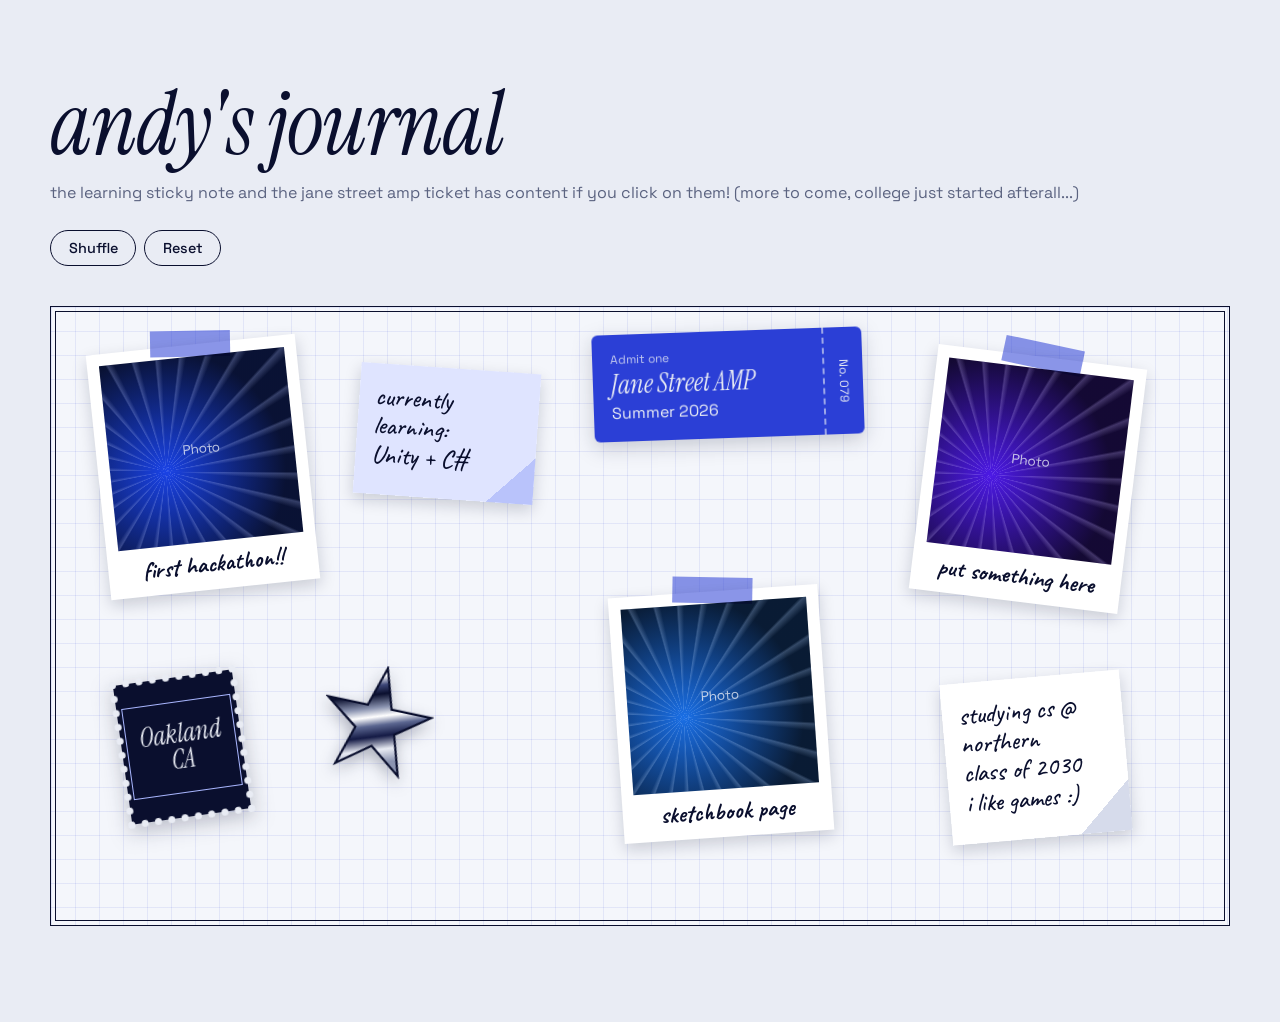
==== index.html @ c151a585 "bleh" ====
<!DOCTYPE html>
<html lang="en">
<head>
  <meta charset="UTF-8">
  <meta name="viewport" content="width=device-width, initial-scale=1">
  <title>andy's journal</title>
  <link rel="preconnect" href="https://fonts.googleapis.com">
  <link rel="preconnect" href="https://fonts.gstatic.com" crossorigin>
  <link href="https://fonts.googleapis.com/css2?family=Instrument+Serif:ital@0;1&family=Space+Grotesk:wght@400;500;700&family=Caveat:wght@500;700&display=swap" rel="stylesheet">
  <link rel="stylesheet" href="style.css?v=3">
  <script src="script.js?v=3" defer></script>
</head>
<body>

  <svg width="0" height="0" aria-hidden="true" style="position: absolute">
    <linearGradient id="metal" x1="0" y1="0" x2="0.35" y2="1">
      <stop offset="0" stop-color="#0a0f2e"/>
      <stop offset="0.14" stop-color="#c9cfe3"/>
      <stop offset="0.22" stop-color="#ffffff"/>
      <stop offset="0.3" stop-color="#3c4677"/>
      <stop offset="0.38" stop-color="#0a0f2e"/>
      <stop offset="0.5" stop-color="#8a93b0"/>
      <stop offset="0.58" stop-color="#ffffff"/>
      <stop offset="0.66" stop-color="#5b6690"/>
      <stop offset="0.76" stop-color="#141a45"/>
      <stop offset="0.88" stop-color="#e9ecf4"/>
      <stop offset="1" stop-color="#8a93b0"/>
    </linearGradient>
  </svg>

  <main class="scrapbook">
    <div class="container">
      <div class="section-head">
        <div>
          <h1>andy's journal</h1>
          <p class="board-hint">the learning sticky note and the jane street amp ticket has content if you click on them! (more to come, college just started afterall...)</p>
        </div>
        <div class="board-actions">
          <button class="btn" id="shuffle">Shuffle</button>
          <button class="btn" id="reset">Reset</button>
        </div>
      </div>

      <div class="board">
        <figure class="scrap polaroid taped" style="left: 4%; top: 6%; --r: -6deg" data-mobile="4% 2%" data-entry="entry-hackathon" tabindex="0" role="button" aria-label="Open: first hackathon">
          <div class="placeholder" style="--hue: 228">Photo</div>
          <figcaption>first hackathon!!</figcaption>
        </figure>
          <div class="scrap sticky" style="left: 26%; top: 10%; --r: 4deg" data-mobile="52% 5%" data-entry="entry-unity" tabindex="0" role="button" aria-label="Open: learning Unity and C#">
          currently learning:<br>Unity + C#
        </div>
        <div class="scrap ticket" style="left: 46%; top: 4%; --r: -2deg" data-mobile="30% 24%" data-entry="entry-amp" tabindex="0" role="button" aria-label="Open: Jane Street AMP">
          <div class="ticket-main">
            <span class="ticket-label">Admit one</span>
            <strong>Jane Street AMP</strong>
            <span>Summer 2026</span>
          </div>
          <div class="ticket-stub">No. 079</div>
        </div>

        <figure class="scrap polaroid taped" style="left: 74%; top: 8%; --r: 7deg" data-mobile="50% 37%" data-entry="entry-photo2" tabindex="0" role="button" aria-label="Open: put something here">
          <div class="placeholder" style="--hue: 255">Photo</div>
          <figcaption>put something here</figcaption>
        </figure>

        <div class="scrap stamp" style="left: 6%; top: 60%; --r: -8deg" data-mobile="6% 38%">
          <span>Oakland<br>CA</span>
        </div>

        <div class="scrap star" style="left: 23%; top: 58%; --r: 12deg" data-mobile="14% 55%">
          <svg viewBox="0 0 100 100" aria-hidden="true">
            <path d="M50 2 L61 38 L98 38 L68 60 L79 96 L50 74 L21 96 L32 60 L2 38 L39 38 Z" fill="url(#metal)" stroke="#0a0f2e" stroke-width="2"/>
          </svg>
        </div>

        <figure class="scrap polaroid taped" style="left: 48%; top: 46%; --r: -4deg" data-mobile="6% 70%" data-entry="entry-sketchbook" tabindex="0" role="button" aria-label="Open: sketchbook page">
          <div class="placeholder" style="--hue: 215">Photo</div>
          <figcaption>sketchbook page</figcaption>
        </figure>

        <div class="scrap sticky sticky-alt" style="left: 76%; top: 60%; --r: -5deg" data-mobile="52% 76%">
          studying cs @ northern<br>class of 2030<br>i like games :)
        </div>
      </div>
    </div>
  </main>

  <dialog id="journal" class="journal">
    <article class="page">
      <form method="dialog"><button class="page-close">Close</button></form>
      <div class="page-content"></div>
    </article>
  </dialog>

  <template id="entry-amp">
    <p class="entry-date">New York City, NY</p>
    <h2>Jane Street AMP</h2>
      <div class="photo-stack" tabindex="0" role="button" aria-label="Next photo">
      <figure class="entry-photo">
        <img src="images/amp-3.jpg" alt="describe photo 3">
        <figcaption>locking in...</figcaption>
      </figure>
      <figure class="entry-photo">
        <img src="images/amp-2.jpg" alt="describe photo 2">
        <figcaption>1v12 chess match :o</figcaption>
      </figure>
      <figure class="entry-photo">
        <img src="images/amp-1.jpg" alt="describe photo 1">
        <figcaption>the team's mad ramblings..</figcaption>
      </figure>
    </div>
    <h3>what did i learn?</h3>
    <p>we learned three main subjects: python, number theory, and combo (combinatorics)!</p>
    <h3>what types of projects did i make?</h3>
    <p>we made wordle bots, board game bots, etc. the favorite thing we made was algogem, which was a bot that played megagem, a board game that simulated the trade market!</p>
    <h3>what was it like?</h3>
    <p>genuinely, a life-changing experience. you learn from very knowledgable faculty and had the help of college students that were just in your shoes a couple years ago :D</p>
    <p class="margin-note">july 2026</p>
  </template>

    <template id="entry-unity">
    <p class="entry-date">learning log</p>
    <h2>learning Unity + C#</h2>

    <!-- new block every entry -->
    <section class="log-entry">
      <p class="log-day">starting place..</p>
      <h3>stuff i did in my high school years</h3>
      <div class="video-clip">
        <!-- put a video o -->
        <!-- <video src="put yo video" controls playsinline preload="metadata"></video> -->
        <div class="video-placeholder">video coming soon</div>
      </div>
      <p>basics in unity. played around w/ the workspace in general, experimenting with both 3d and 2d games :)</p>
    </section>

  <template id="entry-hackathon">
    <p class="entry-date">placeholder</p>
    <h2>first hackathon!!</h2>
    <figure class="entry-photo">
      <div class="placeholder" style="--hue: 228">Photo</div>
      <figcaption>placeholder</figcaption>
    </figure>
    <h3>placeholder</h3>
    <p>placeholder</p>
    <h3>placeholder</h3>
    <p>placeholder</p>
  </template>

  <template id="entry-photo2">
    <p class="entry-date">placeholder</p>
    <h2>put something here</h2>
    <figure class="entry-photo">
      <div class="placeholder" style="--hue: 255">Photo</div>
      <figcaption>placeholder</figcaption>
    </figure>
    <h3>placeholder</h3>
    <p>placeholder</p>
    <h3>placeholder</h3>
    <p>placeholder</p>
  </template>

  <template id="entry-sketchbook">
    <p class="entry-date">placeholder</p>
    <h2>sketchbook page</h2>
    <figure class="entry-photo">
      <div class="placeholder" style="--hue: 215">Photo</div>
      <figcaption>placeholder</figcaption>
    </figure>
    <h3>placeholder</h3>
    <p>placeholder</p>
    <h3>placeholder</h3>
    <p>placeholder</p>
  </template>

</body>
</html>
---- style.css ----
:root {
  --chrome: #e9ecf4;
  --ink: #0a0f2e;
  --ultramarine: #2b3fd6;
  --periwinkle: #a9b6ff;
  --serif: "Instrument Serif", "Times New Roman", serif;
  --sans: "Space Grotesk", system-ui, sans-serif;
}

*, *::before, *::after { box-sizing: border-box; }

body {
  margin: 0;
  font-family: var(--sans);
  line-height: 1.6;
  color: var(--ink);
  background: var(--chrome);
}

:focus-visible { outline: 2px solid var(--ultramarine); outline-offset: 3px; }

.container {
  width: min(100% - 3rem, 1180px);
  margin-inline: auto;
}

.scrapbook { padding: 5rem 0 6rem; }

.section-head {
  display: flex;
  flex-wrap: wrap;
  justify-content: space-between;
  align-items: flex-end;
  gap: 1.5rem;
  margin-bottom: 2.5rem;
}

h1 {
  margin: 0;
  font: italic 400 clamp(3rem, 8vw, 5.5rem)/1 var(--serif);
  letter-spacing: -0.01em;
}

.board-hint { margin: 0.75rem 0 0; color: #5b6380; }

.board-actions { display: flex; gap: 0.5rem; }

.btn {
  font: 500 0.9rem var(--sans);
  padding: 0.5rem 1.1rem;
  border: 1px solid var(--ink);
  border-radius: 999px;
  background: transparent;
  color: var(--ink);
  cursor: pointer;
}
.btn:hover { background: var(--ink); color: var(--chrome); }

.board {
  position: relative;
  height: 620px;
  border: 1px solid var(--ink);
  outline: 1px solid var(--ink);
  outline-offset: -6px;
  background-color: #f4f6fb;
  background-image:
    linear-gradient(rgba(43, 63, 214, 0.09) 1px, transparent 1px),
    linear-gradient(90deg, rgba(43, 63, 214, 0.09) 1px, transparent 1px);
  background-size: 24px 24px;
  overflow: hidden;
}

.scrap {
  position: absolute;
  margin: 0;
  cursor: grab;
  touch-action: none;
  user-select: none;
  transform: rotate(var(--r, 0deg));
  transition: transform 0.15s, box-shadow 0.15s;
  box-shadow: 0 6px 16px rgba(10, 15, 46, 0.18);
}
.scrap.is-dragging {
  cursor: grabbing;
  transform: rotate(var(--r, 0deg)) scale(1.06);
  box-shadow: 0 18px 36px rgba(10, 15, 46, 0.3);
  transition: none;
}

.placeholder {
  aspect-ratio: 1;
  display: grid;
  place-items: center;
  font-size: 0.85rem;
  color: rgba(233, 236, 244, 0.8);
  background:
    repeating-conic-gradient(from 0deg at 30% 60%, transparent 0deg, hsla(var(--hue), 100%, 85%, 0.25) 1deg, transparent 4deg, transparent 12deg),
    radial-gradient(circle at 30% 60%, hsl(var(--hue), 80%, 50%), hsl(var(--hue), 70%, 12%) 70%);
}

.polaroid {
  width: 210px;
  padding: 12px 12px 0;
  background: #fff;
}
.polaroid img { display: block; width: 100%; aspect-ratio: 1; object-fit: cover; pointer-events: none; }
.polaroid figcaption {
  font: 700 1.5rem/1 "Caveat", cursive;
  text-align: center;
  padding: 0.6rem 0 0.9rem;
}

.taped::before {
  content: "";
  position: absolute;
  top: -14px;
  left: 50%;
  width: 80px;
  height: 26px;
  translate: -50% 0;
  rotate: 5deg;
  background: rgba(43, 63, 214, 0.55);
  mix-blend-mode: multiply;
}

.sticky {
  width: 180px;
  padding: 1.1rem 1rem 1.6rem;
  font: 500 1.6rem/1.15 "Caveat", cursive;
  background: linear-gradient(135deg, #dfe4ff 0 85%, #b9c3fb 85%);
}
.sticky-alt { background: linear-gradient(135deg, #fff 0 85%, #d6dbeb 85%); }

.ticket {
  display: flex;
  width: 270px;
  color: var(--chrome);
  background: var(--ultramarine);
  border-radius: 6px;
}
.ticket-main {
  display: flex;
  flex-direction: column;
  gap: 0.15rem;
  padding: 1rem 1.1rem;
  flex: 1;
  border-right: 2px dashed rgba(233, 236, 244, 0.6);
}
.ticket-main strong { font: italic 400 1.6rem/1 var(--serif); }
.ticket-label { font-size: 0.75rem; opacity: 0.8; }
.ticket-stub {
  writing-mode: vertical-rl;
  padding: 0.75rem 0.6rem;
  font-size: 0.75rem;
  text-align: center;
}

.stamp {
  width: 120px;
  height: 140px;
  display: grid;
  place-items: center;
  background: var(--ink);
  outline: 7px dotted var(--chrome);
  outline-offset: -3px;
  box-shadow: none;
  filter: drop-shadow(0 6px 10px rgba(10, 15, 46, 0.25));
}
.stamp span {
  font: italic 1.6rem/1 var(--serif);
  text-align: center;
  color: var(--chrome);
  border: 1px solid var(--periwinkle);
  padding: 1.2rem 0.8rem;
}

.star {
  width: 110px;
  height: 110px;
  box-shadow: none;
  filter: drop-shadow(0 6px 8px rgba(10, 15, 46, 0.3));
}
.star svg { display: block; width: 100%; height: 100%; }

/* Phones: sizes use vw (1vw = 1% of screen width) so everything shrinks to fit any phone */
@media (max-width: 700px) {
  .scrapbook { padding-top: 3rem; }
  .board { height: 220vw; }
  .polaroid { width: 38vw; padding: 2vw 2vw 0; }
  .polaroid figcaption { font-size: 4.4vw; padding: 1.5vw 0 2.5vw; }
  .taped::before { width: 16vw; height: 5vw; top: -2.6vw; }
  .sticky { width: 34vw; padding: 3vw 3vw 4.5vw; font-size: 5vw; }
  .ticket { width: 52vw; }
  .ticket-main { padding: 3vw 3.5vw; }
  .ticket-main span { font-size: 3.6vw; }
  .ticket-main strong { font-size: 5vw; }
  .ticket-label, .ticket-stub { font-size: 2.8vw; }
  .ticket-stub { padding: 2vw 1.6vw; }
  .stamp { width: 24vw; height: 28vw; outline-width: 5px; }
  .stamp span { font-size: 4.6vw; padding: 3vw 2vw; }
  .star { width: 20vw; height: 20vw; }
}

/* ---------- INTERACT  ---------- */
.scrap[data-entry]:focus-visible { outline: 2px solid var(--ultramarine); outline-offset: 4px; }

.ticket { background: none; box-shadow: none; filter: drop-shadow(0 6px 10px rgba(10, 15, 46, 0.2)); }
.ticket-main { background: var(--ultramarine); border-radius: 6px 0 0 6px; }
.ticket-stub { background: var(--ultramarine); border-radius: 0 6px 6px 0; }

.ticket.is-ripping .ticket-main {
  clip-path: polygon(0 0, 100% 0, 97% 10%, 100% 20%, 97% 30%, 100% 40%, 97% 50%, 100% 60%, 97% 70%, 100% 80%, 97% 90%, 100% 100%, 0 100%);
  animation: tug 0.3s ease-in-out;
}
.ticket.is-ripping .ticket-stub {
  clip-path: polygon(10% 0, 100% 0, 100% 100%, 10% 100%, 0 90%, 10% 80%, 0 70%, 10% 60%, 0 50%, 10% 40%, 0 30%, 10% 20%, 0 10%);
  animation: rip 0.75s ease-in forwards;
}
@keyframes tug {
  50% { transform: translateX(-5px) rotate(-1.5deg); }
}
@keyframes rip {
  0% { transform: none; }
  30% { transform: translateX(8px) rotate(6deg); }
  100% { transform: translate(50px, 160px) rotate(40deg); opacity: 0; }
}

.polaroid.is-opening { animation: lift 0.35s ease-out forwards; }
@keyframes lift {
  to { transform: rotate(0deg) scale(1.1); box-shadow: 0 20px 40px rgba(10, 15, 46, 0.3); }
}

.journal {
  width: min(92vw, 640px);
  max-width: none;
  padding: 0;
  border: none;
  background: none;
  overflow: visible;
}
.journal:focus-visible { outline: none; }
.journal::backdrop { background: rgba(10, 15, 46, 0.55); backdrop-filter: blur(3px); }
.journal[open] .page { animation: page-in 0.4s ease-out; }
@keyframes page-in {
  from { transform: translateY(40px) rotate(-4deg); opacity: 0; }
}

/* paper */
.page {
  position: relative;
  max-height: 86vh;
  overflow-y: auto;
  padding: 32px 2rem 64px 4.5rem;
  rotate: -1deg;
  color: var(--ink);
  background-color: #fdfdfb;
  background-image:
    linear-gradient(90deg, transparent 3.4rem, rgba(179, 32, 46, 0.5) 3.4rem, rgba(179, 32, 46, 0.5) calc(3.4rem + 1px), transparent calc(3.4rem + 1px)),
    linear-gradient(transparent 31px, rgba(43, 63, 214, 0.2) 31px, rgba(43, 63, 214, 0.2) 32px);
  background-size: 100% 100%, 100% 32px;
  background-attachment: local;
  box-shadow: 0 30px 60px rgba(0, 0, 0, 0.35);
}
.page::before {
  content: "";
  position: absolute;
  top: 0;
  left: 1rem;
  width: 20px;
  height: 100%;
  background: radial-gradient(circle, rgba(10, 15, 46, 0.35) 7px, transparent 8px) center 48px / 20px 160px repeat-y;
}

.page-close {
  position: sticky;
  top: 0;
  float: right;
  font: 700 1.3rem "Caveat", cursive;
  padding: 0 0.8rem;
  border: 1.5px solid var(--ink);
  border-radius: 999px;
  background: #fdfdfb;
  color: var(--ink);
  cursor: pointer;
}
.page-close:hover { background: var(--ink); color: var(--chrome); }

.page-content { font: 500 1.45rem/32px "Caveat", cursive; }
.page-content p, .page-content ul { margin: 0 0 32px; }
.page-content ul { padding-left: 1.2rem; }
.entry-date { color: var(--ultramarine); }
.page-content h2 {
  margin: 0 0 32px;
  font: italic 400 2.3rem/32px var(--serif);
  padding-top: 8px;
}
.page-content h3 {
  margin: 0;
  font: 700 1.6rem/32px "Caveat", cursive;
  text-decoration: underline wavy rgba(43, 63, 214, 0.6);
  text-underline-offset: 6px;
}

.entry-photo {
  position: relative;
  float: right;
  width: 180px;
  margin: 0 0 32px 1.25rem;
  padding: 10px 10px 0;
  background: #fff;
  rotate: 3deg;
  box-shadow: 0 6px 16px rgba(10, 15, 46, 0.18);
}
.entry-photo::before {
  content: "";
  position: absolute;
  top: -12px;
  left: 50%;
  width: 70px;
  height: 22px;
  translate: -50% 0;
  rotate: -4deg;
  background: rgba(43, 63, 214, 0.55);
}
.entry-photo img { display: block; width: 100%; aspect-ratio: 1; object-fit: cover; }
.entry-photo figcaption { font-size: 1.15rem; line-height: 1; text-align: center; padding: 0.5rem 0 0.7rem; }

.margin-note {
  display: inline-block;
  color: var(--blood, #b3202e);
  rotate: -3deg;
  border: 1.5px solid currentColor;
  border-radius: 50%;
  padding: 0 0.9rem;
}

@media (max-width: 700px) {
  .page { padding: 32px 1.25rem 48px 3.5rem; }
  .page::before { left: 0.5rem; }
  .page { background-image:
    linear-gradient(90deg, transparent 2.6rem, rgba(179, 32, 46, 0.5) 2.6rem, rgba(179, 32, 46, 0.5) calc(2.6rem + 1px), transparent calc(2.6rem + 1px)),
    linear-gradient(transparent 31px, rgba(43, 63, 214, 0.2) 31px, rgba(43, 63, 214, 0.2) 32px); }
  .entry-photo { float: none; width: 150px; margin: 8px auto 32px; }
  .page-content h2 { font-size: 1.9rem; }
}

@media (prefers-reduced-motion: reduce) {
  .ticket.is-ripping .ticket-main, .ticket.is-ripping .ticket-stub,
  .polaroid.is-opening, .journal[open] .page { animation: none; }
}

.photo-stack {
  float: right;
  display: grid;
  width: 180px;
  margin: 0 0 32px 1.5rem;
}
.photo-stack .entry-photo {
  grid-area: 1 / 1;
  float: none;
  width: 100%;
  margin: 0;
  z-index: 1;
  rotate: 8deg;
  translate: 10px 10px;
  transition: translate 0.45s ease-in-out, rotate 0.45s ease-in-out, scale 0.45s ease-in-out;
}

.photo-stack .entry-photo[data-pos="0"] { z-index: 3; rotate: 3deg; translate: 0 0; }
.photo-stack .entry-photo[data-pos="1"] { z-index: 2; rotate: -5deg; translate: -10px 6px; }

.photo-stack .entry-photo.is-out { translate: -105% -18px; rotate: -14deg; scale: 1.04; }

.photo-stack .entry-photo.is-tucking { animation: tuck 0.9s ease-in-out; }
@keyframes tuck {
  0% { translate: -105% -18px; rotate: -14deg; scale: 1.04; }
  45% { translate: -35% 38%; rotate: -6deg; scale: 0.96; }
}

.stack-nav {
  grid-row: 2;
  display: flex;
  justify-content: center;
  gap: 0.75rem;
  padding-top: 1rem;
}
.stack-nav button {
  width: 34px;
  height: 34px;
  display: grid;
  place-items: center;
  padding: 0;
  font: 700 1.2rem/1 var(--sans);
  color: var(--ink);
  background: #fdfdfb;
  border: 1.5px solid var(--ink);
  border-radius: 50%;
  cursor: pointer;
}
.stack-nav button:hover { background: var(--ink); color: var(--chrome); }

@media (max-width: 700px) {
  .photo-stack { float: none; width: 170px; margin: 8px auto 32px; }
  .photo-stack .entry-photo.is-out { translate: -75% -24px; }
  @keyframes tuck {
   50% { translate: -75% -24px; rotate: -14deg; scale: 1.04; }
    85% { translate: -25% 38%; rotate: -6deg; scale: 0.96; }
  }
}

@media (prefers-reduced-motion: reduce) {
  .photo-stack .entry-photo.is-tucking { animation: none; }
}

/* ---------- learnning logs ---------- */
.sticky::after {
  content: "";
  position: absolute;
  inset: 0;
  pointer-events: none;
  opacity: 0;
  background: linear-gradient(to top, rgba(10, 15, 46, 0.28), rgba(255, 255, 255, 0.35) 40%, transparent 70%);
}
.sticky.is-peeling {
  transform-origin: 50% 0;
  animation: peel 0.7s cubic-bezier(0.5, 0, 0.75, 0) forwards;
}
.sticky.is-peeling::after { animation: peel-shade 0.7s ease-in forwards; }
@keyframes peel {
  0%   { transform: perspective(700px) rotate(var(--r)); }
  40%  { transform: perspective(700px) rotate(var(--r)) rotateX(-28deg) skewX(-6deg);
         box-shadow: 0 22px 30px rgba(10, 15, 46, 0.3); }
  100% { transform: perspective(700px) rotate(0deg) translateY(-70px) rotateX(-70deg) scale(1.15);
         box-shadow: 0 40px 50px rgba(10, 15, 46, 0.25); opacity: 0; }
}
@keyframes peel-shade { to { opacity: 1; } }

/* journal unfolds from the top, like the note flipping open */
.journal.from-sticky[open] .page {
  transform-origin: 50% 0;
  animation: unfold 0.55s cubic-bezier(0.2, 0.8, 0.3, 1);
}
@keyframes unfold {
  from { transform: perspective(1200px) rotateX(-75deg) scale(0.6); opacity: 0; }
  60%  { opacity: 1; }
}

.log-entry { clear: both; }
.log-day { margin: 0 !important; color: var(--ultramarine); font-size: 1.15rem; }
.log-entry + .log-entry { border-top: 2px dashed rgba(10, 15, 46, 0.25); padding-top: 30px; }

.video-clip {
  position: relative;
  margin: 16px 0 32px;
  padding: 10px;
  background: #fff;
  rotate: -1deg;
  box-shadow: 0 6px 16px rgba(10, 15, 46, 0.18);
}
.video-clip::before {
  content: "";
  position: absolute;
  top: -12px;
  left: 50%;
  width: 70px;
  height: 22px;
  translate: -50% 0;
  rotate: 3deg;
  background: rgba(43, 63, 214, 0.55);
  z-index: 1;
}
.video-clip video, .video-clip iframe, .video-placeholder {
  display: block;
  width: 100%;
  aspect-ratio: 16 / 9;
  border: 0;
  background: var(--ink);
}
.video-placeholder { display: grid; place-items: center; color: var(--periwinkle); }

@media (prefers-reduced-motion: reduce) {
  .sticky.is-peeling, .sticky.is-peeling::after, .journal.from-sticky[open] .page { animation: none; }
}

.peel-flap {
  position: absolute;
  inset: 0;
  pointer-events: none;
  clip-path: polygon(100% 100%, 100% 100%, 100% 100%);
  background: linear-gradient(135deg, #9aa7f2 35%, #d9defc 55%, #ffffff 65%);
}
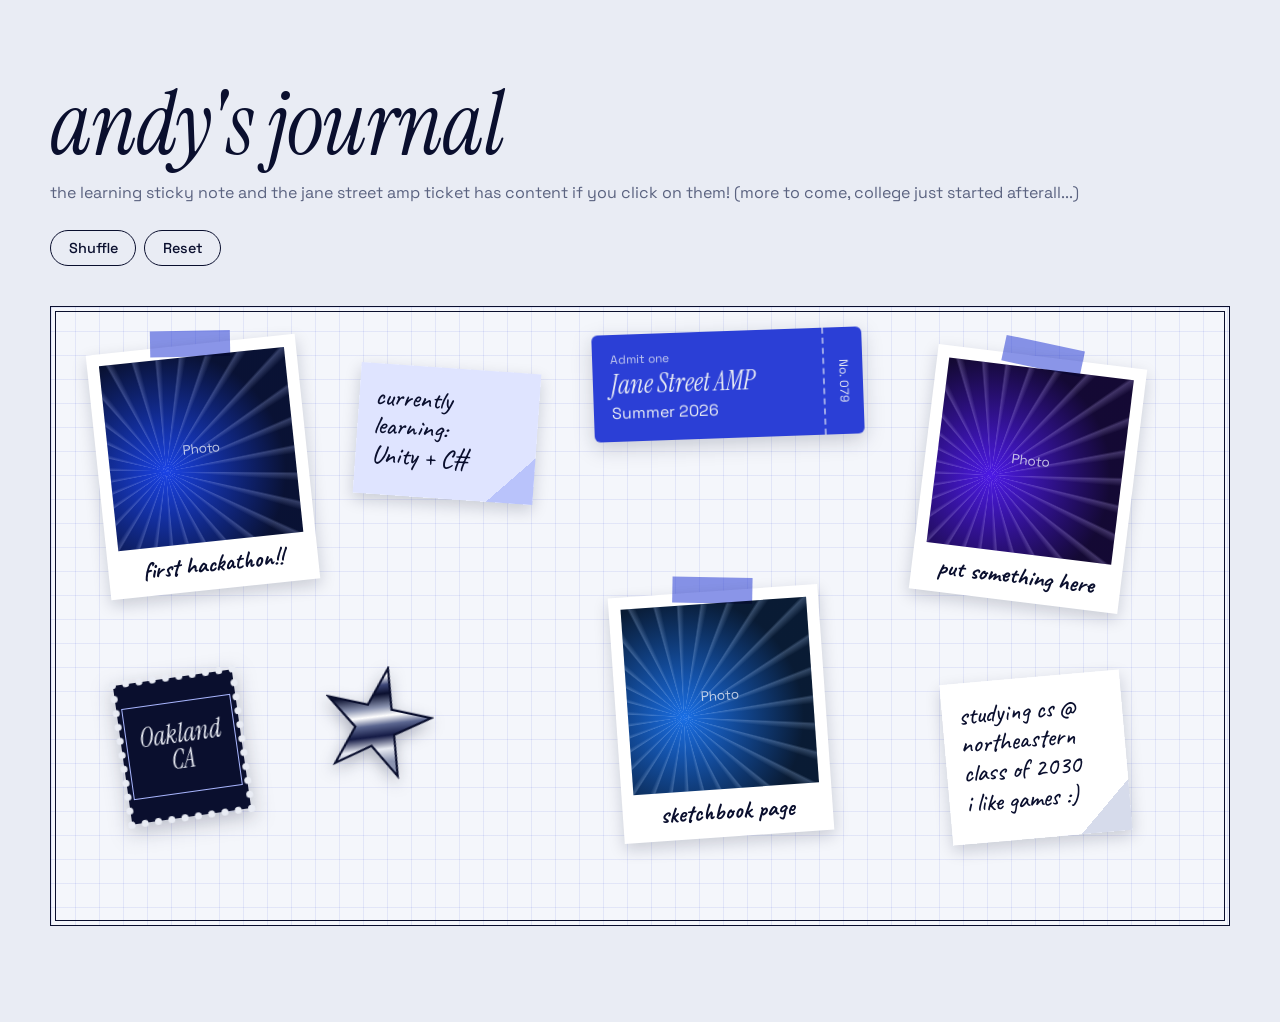
==== commit 902c0d96: "txt" ====
--- a/index.html
+++ b/index.html
@@ -79,7 +79,7 @@
         </figure>
 
         <div class="scrap sticky sticky-alt" style="left: 76%; top: 60%; --r: -5deg" data-mobile="52% 76%">
-          studying cs @ northern<br>class of 2030<br>i like games :)
+          studying cs @ northeastern<br>class of 2030<br>i like games :)
         </div>
       </div>
     </div>
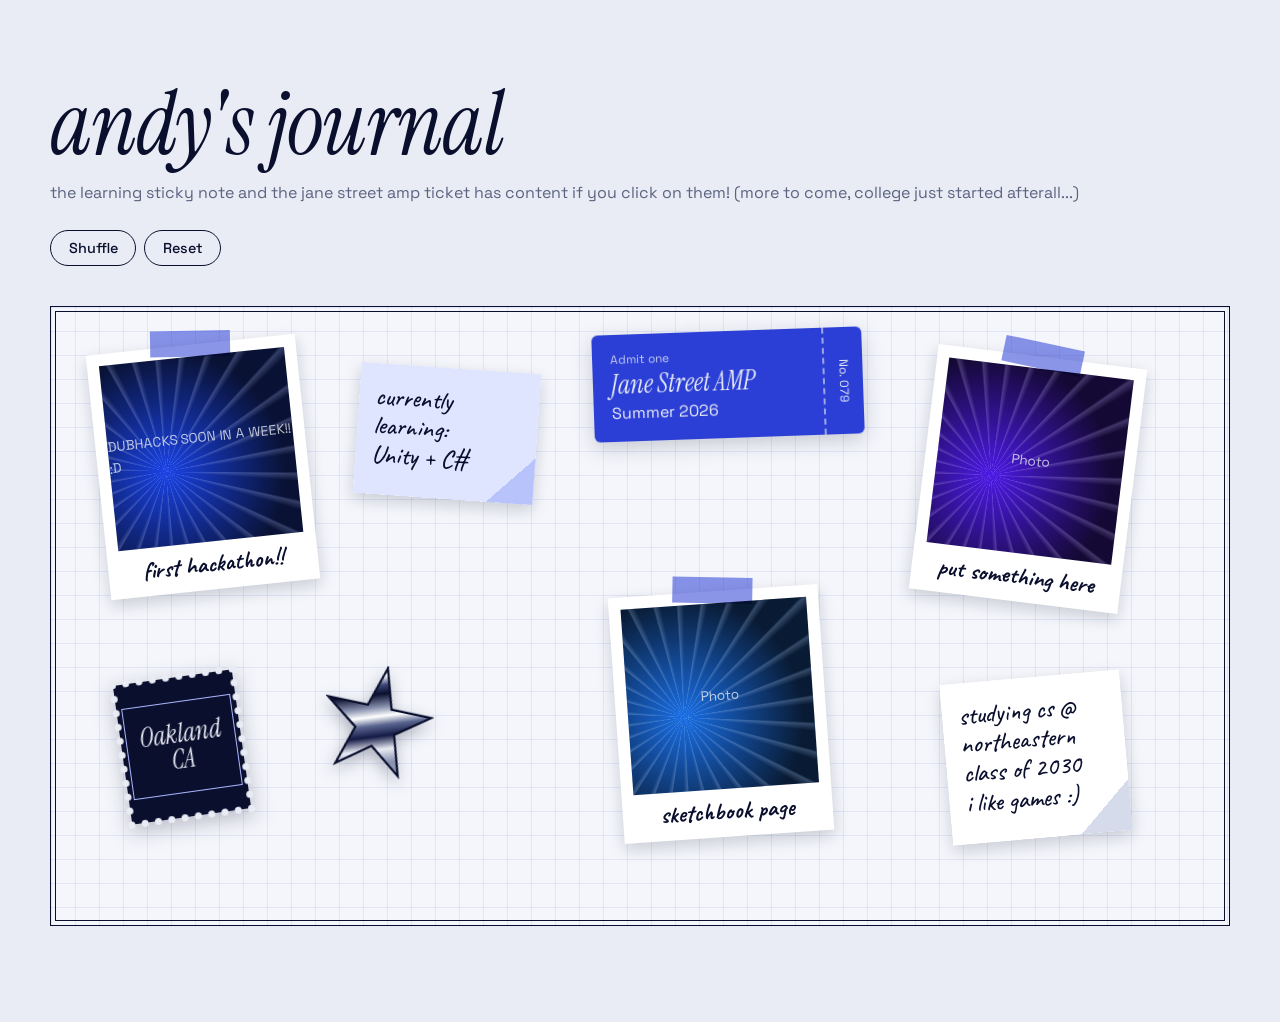
==== commit a4f19efa: "1" ====
--- a/index.html
+++ b/index.html
@@ -43,7 +43,7 @@
 
       <div class="board">
         <figure class="scrap polaroid taped" style="left: 4%; top: 6%; --r: -6deg" data-mobile="4% 2%" data-entry="entry-hackathon" tabindex="0" role="button" aria-label="Open: first hackathon">
-          <div class="placeholder" style="--hue: 228">Photo</div>
+          <div class="placeholder" style="--hue: 228">DUBHACKS SOON IN A WEEK!! :D</div>
           <figcaption>first hackathon!!</figcaption>
         </figure>
           <div class="scrap sticky" style="left: 26%; top: 10%; --r: 4deg" data-mobile="52% 5%" data-entry="entry-unity" tabindex="0" role="button" aria-label="Open: learning Unity and C#">
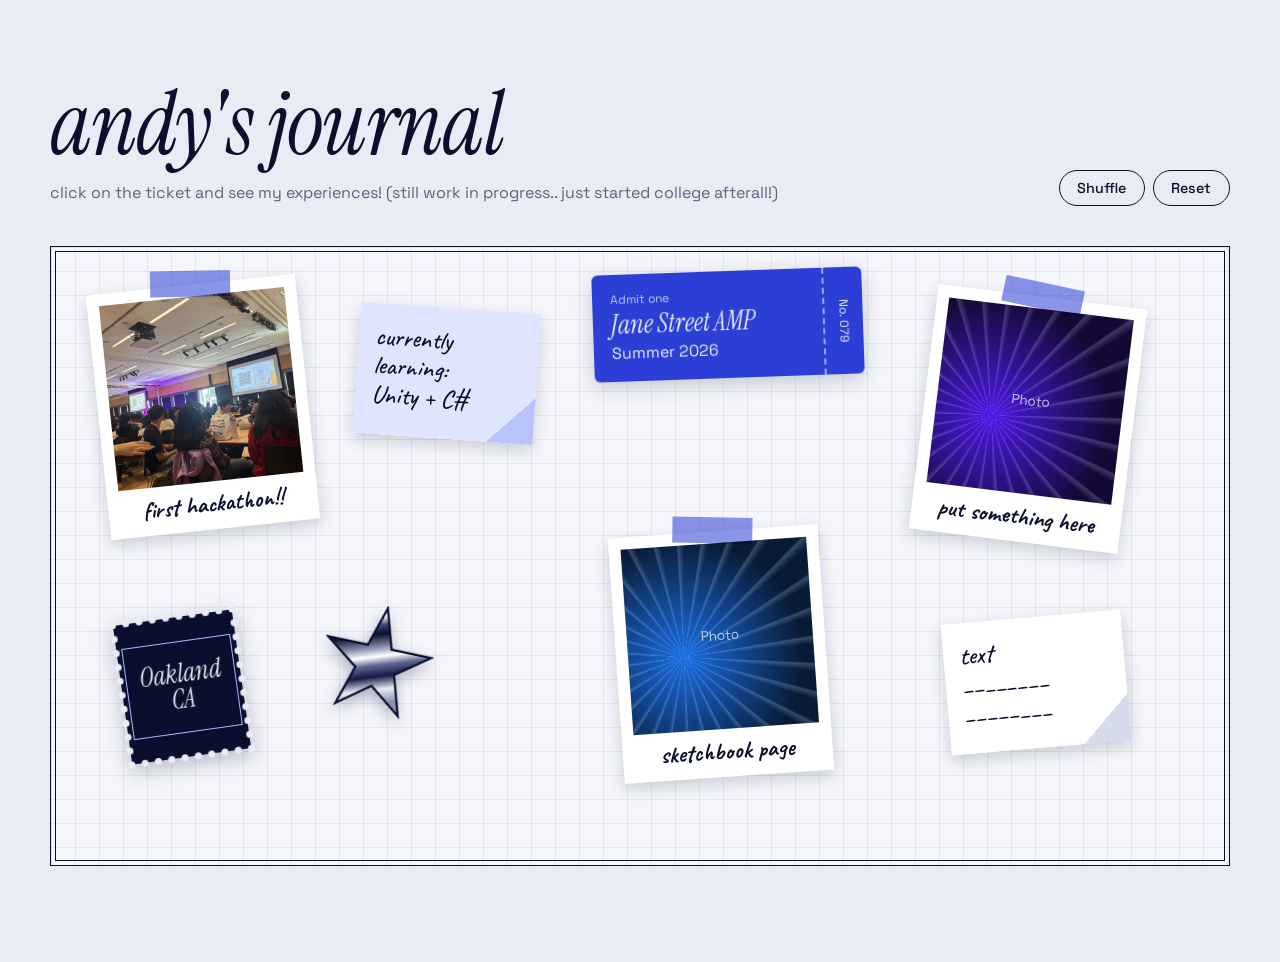
==== commit 3d08b986: "Dubhacks :)" ====
--- a/index.html
+++ b/index.html
@@ -7,8 +7,8 @@
   <link rel="preconnect" href="https://fonts.googleapis.com">
   <link rel="preconnect" href="https://fonts.gstatic.com" crossorigin>
   <link href="https://fonts.googleapis.com/css2?family=Instrument+Serif:ital@0;1&family=Space+Grotesk:wght@400;500;700&family=Caveat:wght@500;700&display=swap" rel="stylesheet">
-  <link rel="stylesheet" href="style.css?v=3">
-  <script src="script.js?v=3" defer></script>
+  <link rel="stylesheet" href="style.css">
+  <script src="script.js" defer></script>
 </head>
 <body>
 
@@ -33,7 +33,7 @@
       <div class="section-head">
         <div>
           <h1>andy's journal</h1>
-          <p class="board-hint">the learning sticky note and the jane street amp ticket has content if you click on them! (more to come, college just started afterall...)</p>
+          <p class="board-hint">click on the ticket and see my experiences! (still work in progress.. just started college afterall!)</p>
         </div>
         <div class="board-actions">
           <button class="btn" id="shuffle">Shuffle</button>
@@ -43,12 +43,14 @@
 
       <div class="board">
         <figure class="scrap polaroid taped" style="left: 4%; top: 6%; --r: -6deg" data-mobile="4% 2%" data-entry="entry-hackathon" tabindex="0" role="button" aria-label="Open: first hackathon">
-          <div class="placeholder" style="--hue: 228">DUBHACKS SOON IN A WEEK!! :D</div>
+          <img src="images/dubhacks.jpg" alt="me at DubHacks">
           <figcaption>first hackathon!!</figcaption>
         </figure>
-          <div class="scrap sticky" style="left: 26%; top: 10%; --r: 4deg" data-mobile="52% 5%" data-entry="entry-unity" tabindex="0" role="button" aria-label="Open: learning Unity and C#">
+
+        <div class="scrap sticky" style="left: 26%; top: 10%; --r: 4deg" data-mobile="52% 5%">
           currently learning:<br>Unity + C#
         </div>
+
         <div class="scrap ticket" style="left: 46%; top: 4%; --r: -2deg" data-mobile="30% 24%" data-entry="entry-amp" tabindex="0" role="button" aria-label="Open: Jane Street AMP">
           <div class="ticket-main">
             <span class="ticket-label">Admit one</span>
@@ -79,7 +81,7 @@
         </figure>
 
         <div class="scrap sticky sticky-alt" style="left: 76%; top: 60%; --r: -5deg" data-mobile="52% 76%">
-          studying cs @ northeastern<br>class of 2030<br>i like games :)
+          text<br>________<br>________
         </div>
       </div>
     </div>
@@ -97,15 +99,15 @@
     <h2>Jane Street AMP</h2>
       <div class="photo-stack" tabindex="0" role="button" aria-label="Next photo">
       <figure class="entry-photo">
-        <img src="images/amp-3.jpg" alt="describe photo 3">
+        <img src="images/amp-3.jpg">
         <figcaption>locking in...</figcaption>
       </figure>
       <figure class="entry-photo">
-        <img src="images/amp-2.jpg" alt="describe photo 2">
+        <img src="images/amp-2.jpg">
         <figcaption>1v12 chess match :o</figcaption>
       </figure>
       <figure class="entry-photo">
-        <img src="images/amp-1.jpg" alt="describe photo 1">
+        <img src="images/amp-1.jpg">
         <figcaption>the team's mad ramblings..</figcaption>
       </figure>
     </div>
@@ -117,22 +119,6 @@
     <p>genuinely, a life-changing experience. you learn from very knowledgable faculty and had the help of college students that were just in your shoes a couple years ago :D</p>
     <p class="margin-note">july 2026</p>
   </template>
-
-    <template id="entry-unity">
-    <p class="entry-date">learning log</p>
-    <h2>learning Unity + C#</h2>
-
-    <!-- new block every entry -->
-    <section class="log-entry">
-      <p class="log-day">starting place..</p>
-      <h3>stuff i did in my high school years</h3>
-      <div class="video-clip">
-        <!-- put a video o -->
-        <!-- <video src="put yo video" controls playsinline preload="metadata"></video> -->
-        <div class="video-placeholder">video coming soon</div>
-      </div>
-      <p>basics in unity. played around w/ the workspace in general, experimenting with both 3d and 2d games :)</p>
-    </section>
 
   <template id="entry-hackathon">
     <p class="entry-date">placeholder</p>
@@ -151,13 +137,13 @@
     <p class="entry-date">placeholder</p>
     <h2>put something here</h2>
     <figure class="entry-photo">
-      <div class="placeholder" style="--hue: 255">Photo</div>
+      <img src="images/dubhacksteam.jpg" alt="me at DubHacks">
       <figcaption>placeholder</figcaption>
     </figure>
-    <h3>placeholder</h3>
-    <p>placeholder</p>
-    <h3>placeholder</h3>
-    <p>placeholder</p>
+    <h3>DUBHACKS</h3>
+    <p>i had the chance to attend dubhacks as my first hackathon! very cool experience!</p>
+    <h3>what did i make?</h3>
+    <p>alongside with my team, i made <a href="https://devpost.com/software/comes-in-waves">it comes in waves</a>, a psa about domestic violence meant for younger audiences to recognize signs of an abusive relationship when it appears</p>
   </template>
 
   <template id="entry-sketchbook">
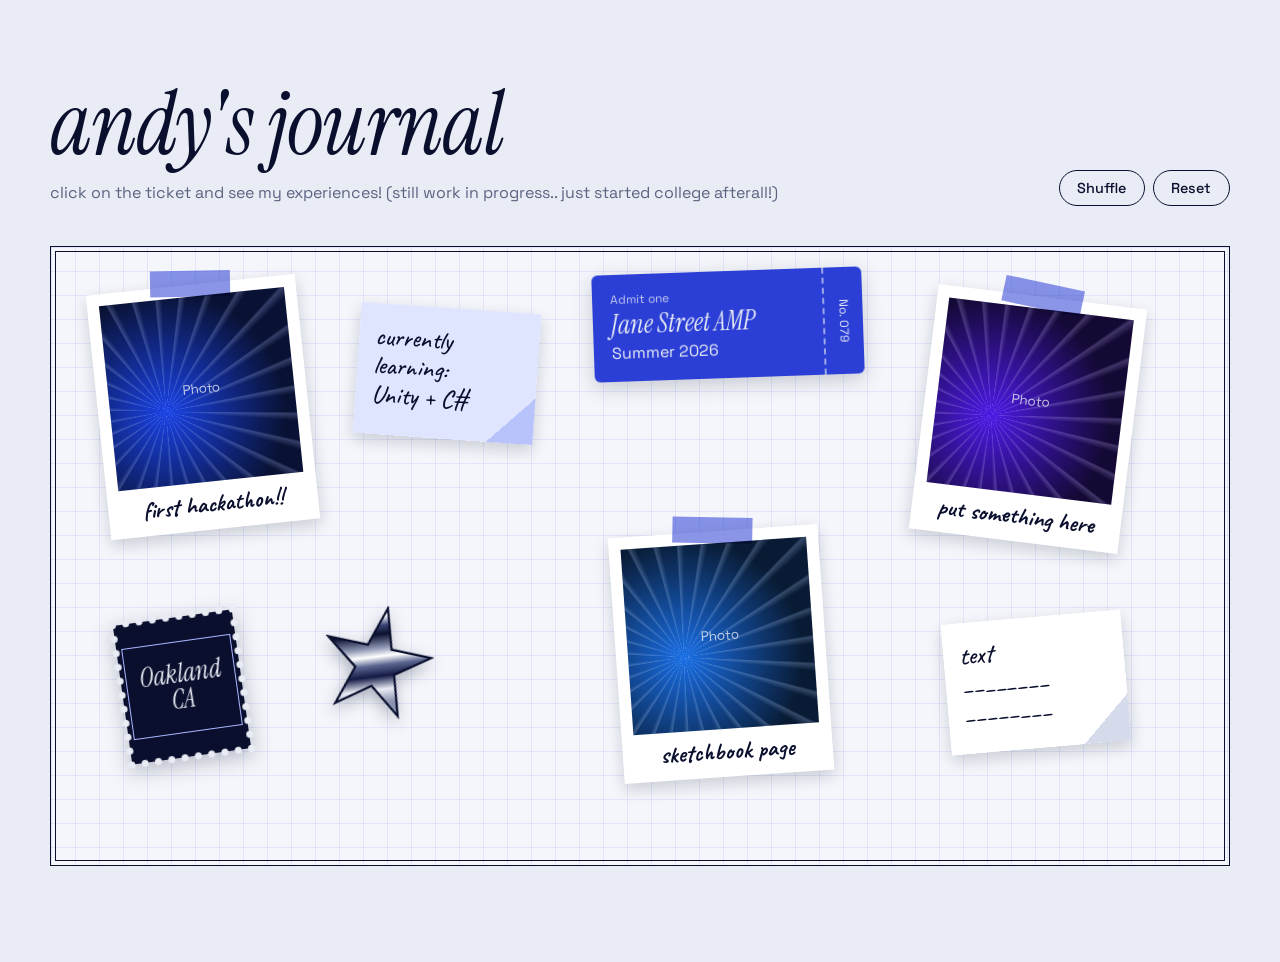
==== commit 7ac59d41: "Dubhacks!" ====
--- a/index.html
+++ b/index.html
@@ -43,7 +43,7 @@
 
       <div class="board">
         <figure class="scrap polaroid taped" style="left: 4%; top: 6%; --r: -6deg" data-mobile="4% 2%" data-entry="entry-hackathon" tabindex="0" role="button" aria-label="Open: first hackathon">
-          <img src="images/dubhacks.jpg" alt="me at DubHacks">
+          <div class="placeholder" style="--hue: 228">Photo</div>
           <figcaption>first hackathon!!</figcaption>
         </figure>
 
@@ -99,7 +99,7 @@
     <h2>Jane Street AMP</h2>
       <div class="photo-stack" tabindex="0" role="button" aria-label="Next photo">
       <figure class="entry-photo">
-        <img src="images/amp-3.jpg">
+        <img src="images/amp-3.jpg"?>
         <figcaption>locking in...</figcaption>
       </figure>
       <figure class="entry-photo">
@@ -121,29 +121,27 @@
   </template>
 
   <template id="entry-hackathon">
-    <p class="entry-date">placeholder</p>
+    <p class="entry-date">dubhacks 2026!</p>
     <h2>first hackathon!!</h2>
     <figure class="entry-photo">
-      <div class="placeholder" style="--hue: 228">Photo</div>
+      <img src="images/dubhacksteam.jpg">
+      <figcaption>my team :)</figcaption>
+    </figure>
+    <h3>what did i make?</h3>
+    <p>alongside with my super duper cool teammates, we made <a href="https://devpost.com/software/comes-in-waves">it comes in waves</a>, a narrative-style PSA meant for younger audiences to see and point out the signs of an abusive relationship!</p>
+  </template>
+
+  <template id="entry-photo2">
+    <p class="entry-date">placeholder</p>
+    <h2>put something here</h2>
+    <figure class="entry-photo">
+      <div class="placeholder" style="--hue: 255">Photo</div>
       <figcaption>placeholder</figcaption>
     </figure>
     <h3>placeholder</h3>
     <p>placeholder</p>
     <h3>placeholder</h3>
     <p>placeholder</p>
-  </template>
-
-  <template id="entry-photo2">
-    <p class="entry-date">placeholder</p>
-    <h2>put something here</h2>
-    <figure class="entry-photo">
-      <img src="images/dubhacksteam.jpg" alt="me at DubHacks">
-      <figcaption>placeholder</figcaption>
-    </figure>
-    <h3>DUBHACKS</h3>
-    <p>i had the chance to attend dubhacks as my first hackathon! very cool experience!</p>
-    <h3>what did i make?</h3>
-    <p>alongside with my team, i made <a href="https://devpost.com/software/comes-in-waves">it comes in waves</a>, a psa about domestic violence meant for younger audiences to recognize signs of an abusive relationship when it appears</p>
   </template>
 
   <template id="entry-sketchbook">
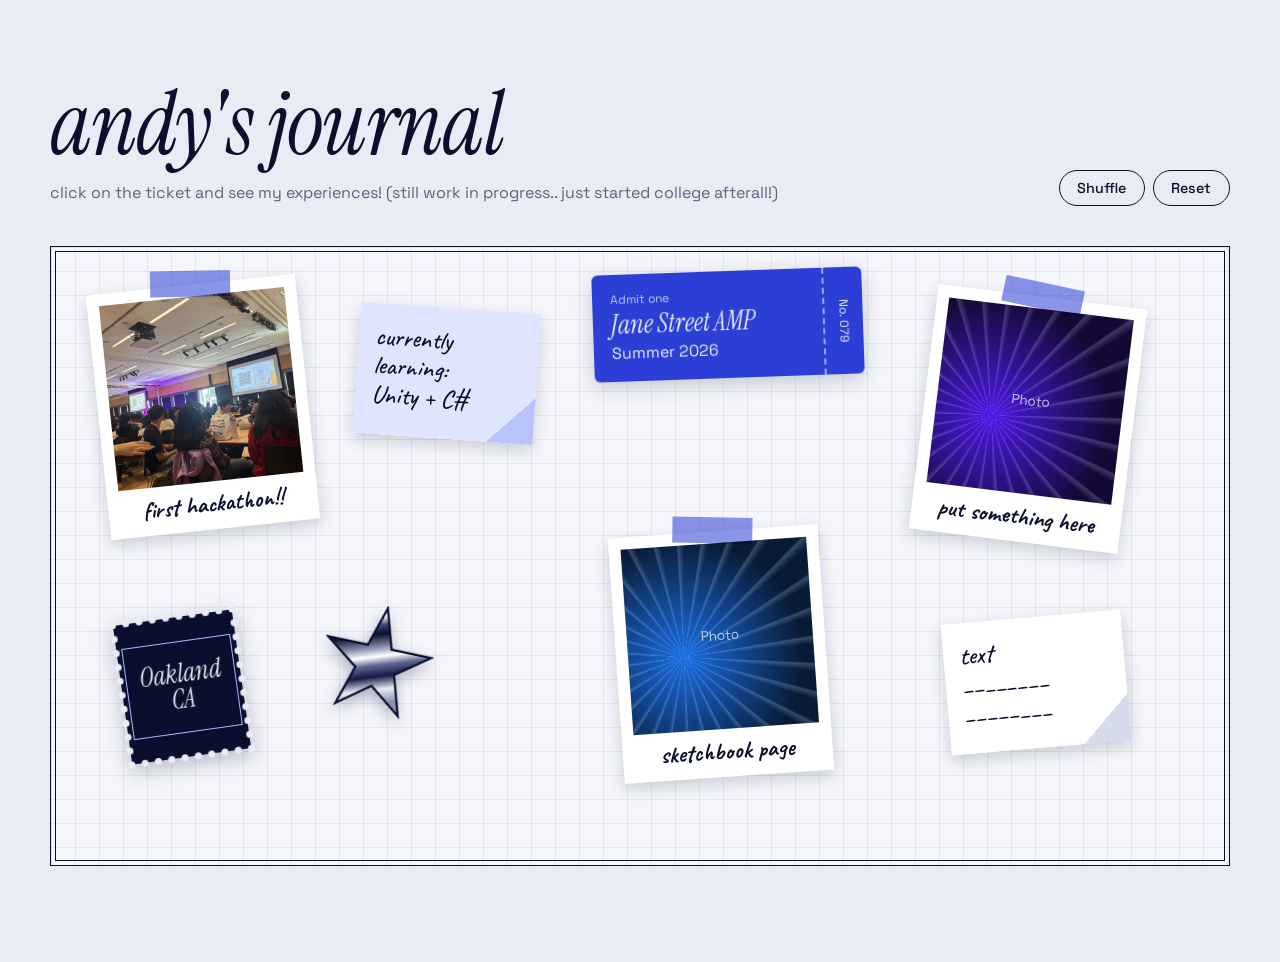
==== commit 382918f6: "Pictures" ====
--- a/index.html
+++ b/index.html
@@ -43,7 +43,7 @@
 
       <div class="board">
         <figure class="scrap polaroid taped" style="left: 4%; top: 6%; --r: -6deg" data-mobile="4% 2%" data-entry="entry-hackathon" tabindex="0" role="button" aria-label="Open: first hackathon">
-          <div class="placeholder" style="--hue: 228">Photo</div>
+          <img src="images/dubhacks.jpg">
           <figcaption>first hackathon!!</figcaption>
         </figure>
 
